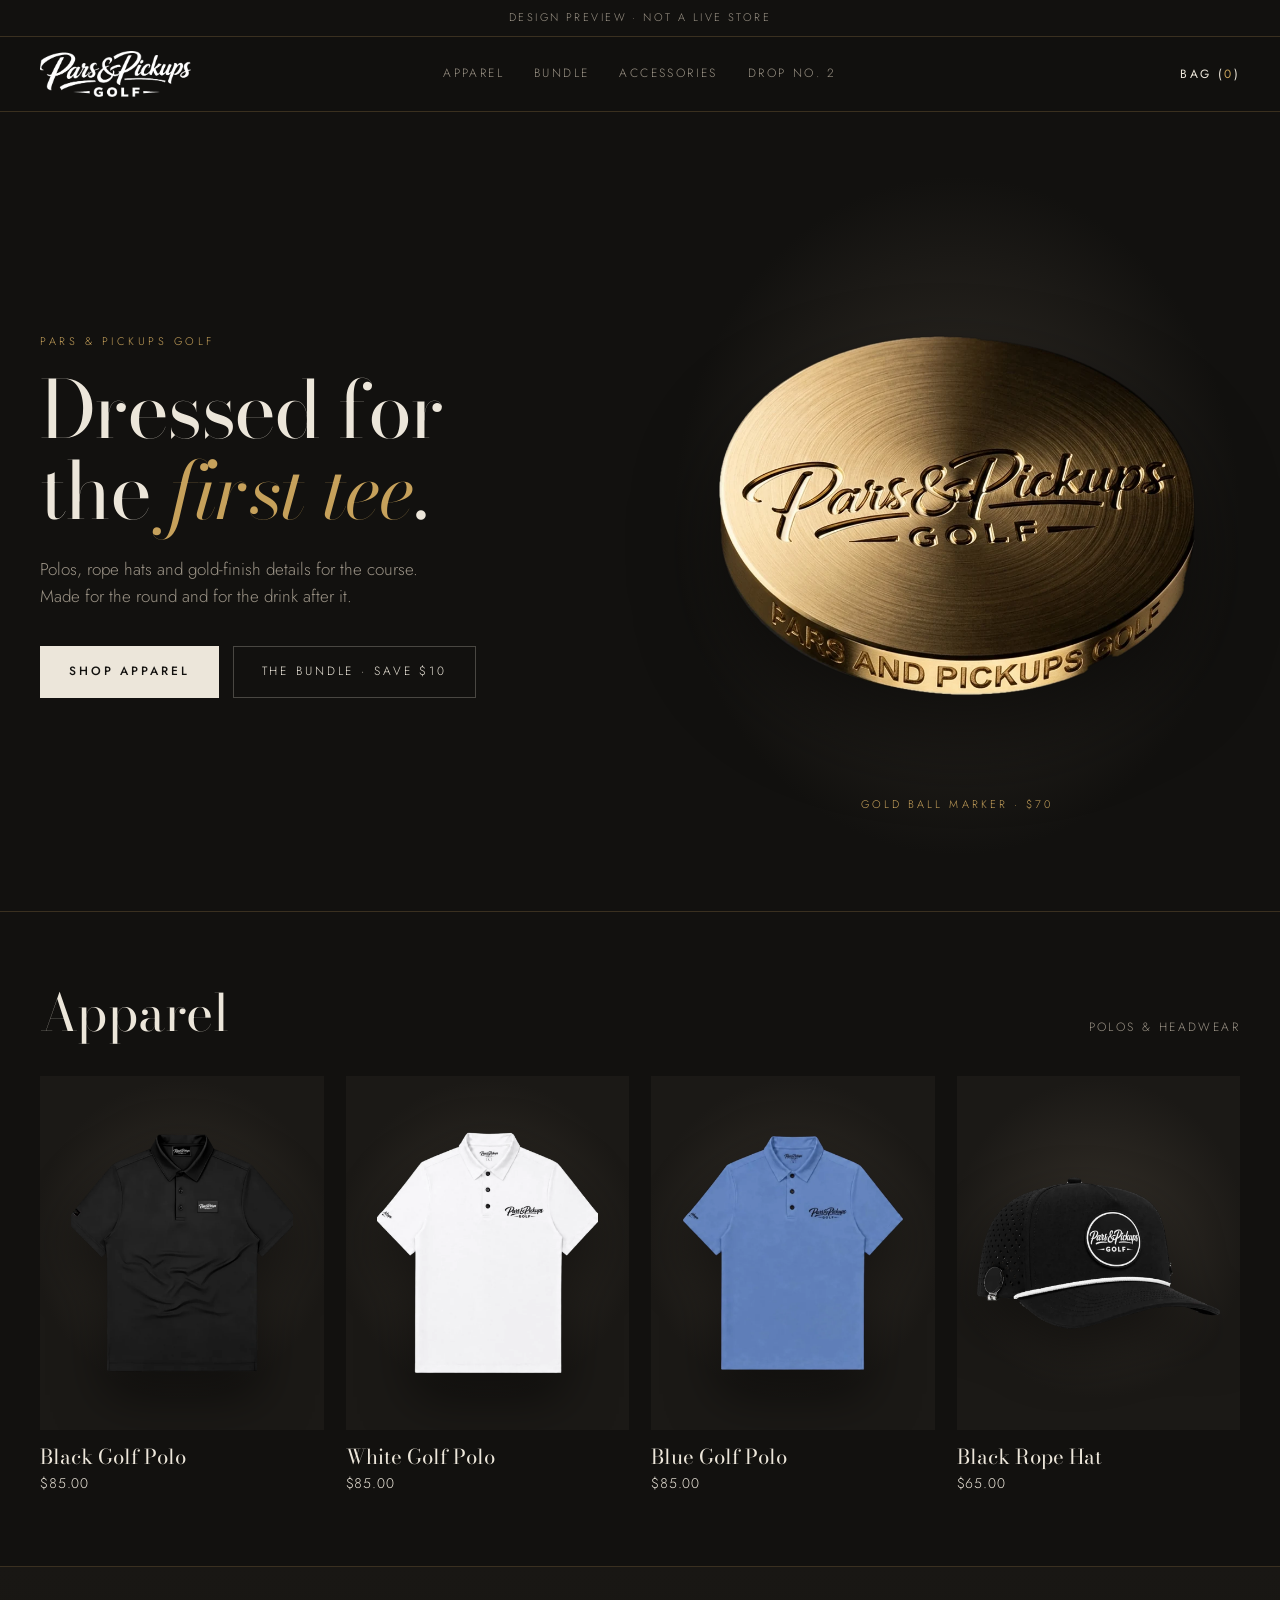
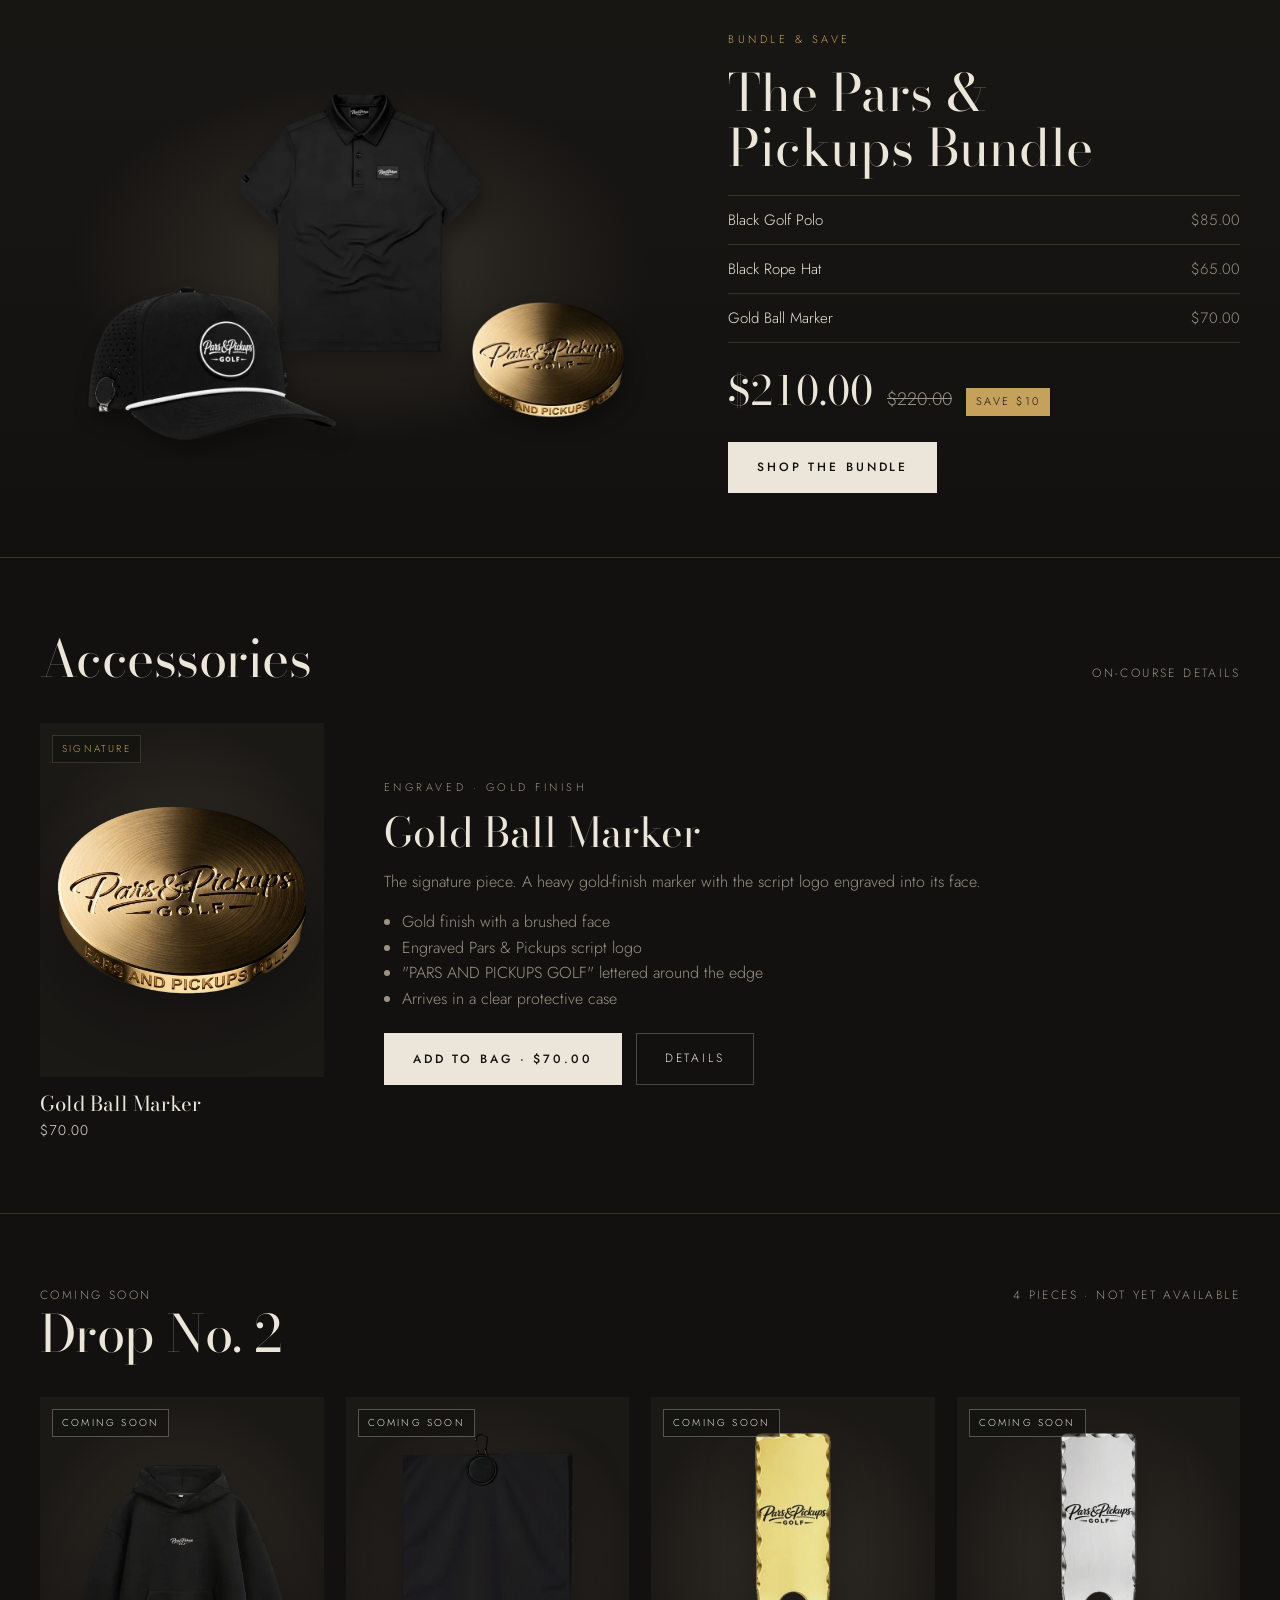
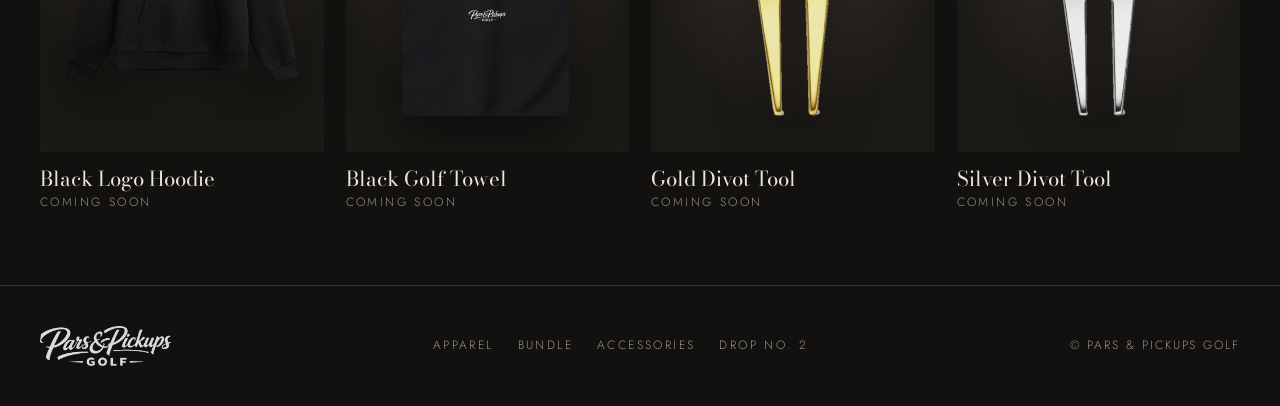
==== projects/pars-and-pickups-preview/share/index.html @ 45ccd49b "Add standalone shareable build of the store preview Co-Authored-By: Claude Opus 5.5 <noreply@anthrop" ====
<!doctype html>
<html lang="en">
<head>
<meta charset="utf-8">
<meta name="viewport" content="width=device-width, initial-scale=1, viewport-fit=cover">
<style>:root{padding-top:env(safe-area-inset-top,0px);padding-bottom:env(safe-area-inset-bottom,0px)}body{margin:0}img{max-width:100%}[hidden]{display:none!important}</style>
</head>
<body>
<title>Pars &amp; Pickups Golf</title>
<meta name="claude:viewport-fit-sides" content="cover">
<link rel="preconnect" href="https://fonts.googleapis.com">
<link rel="preconnect" href="https://fonts.gstatic.com" crossorigin>
<link rel="stylesheet" href="https://fonts.googleapis.com/css2?family=Bodoni+Moda:ital,opsz,wght@0,6..96,400;0,6..96,500;1,6..96,400&family=Jost:wght@300;400;500&display=swap">
<style>
/* Layout: clubhouse-dark storefront. Gold accent pulled from the ball marker; every product sits on an identical 4:5 spotlit tile. */
:root {
  --ink: #12110f;
  --raise: #191714;
  --tile: #1b1916;
  --spot: #37322b;
  --ivory: #ece6da;
  --muted: #9b9386;
  --gold: #c6a15b;
  --line: rgba(198, 161, 91, 0.22);
  --display: "Bodoni Moda", "Didot", "Bodoni 72", Georgia, serif;
  --body: "Jost", "Futura", "Avenir Next", system-ui, sans-serif;
  color-scheme: dark;
}
* { box-sizing: border-box; }
html { scroll-behavior: smooth; }
@media (prefers-reduced-motion: reduce) { html { scroll-behavior: auto; } }
body { background: var(--ink); color: var(--ivory); font-family: var(--body); font-weight: 300; font-size: 16px; line-height: 1.6; }
body.locked { overflow: hidden; }
body::before { content: ""; position: fixed; inset: 0 0 auto; height: env(safe-area-inset-top, 0px); z-index: 10; background: var(--ink); }
.wrap { max-width: 1320px; margin: 0 auto; padding-left: max(16px, env(safe-area-inset-left, 0px)); padding-right: max(16px, env(safe-area-inset-right, 0px)); }
@media (min-width: 720px) { .wrap { padding-left: max(40px, env(safe-area-inset-left, 0px)); padding-right: max(40px, env(safe-area-inset-right, 0px)); } }
a { color: inherit; text-decoration: none; }
button { font-family: inherit; color: inherit; }
:focus-visible { outline: 1px solid var(--gold); outline-offset: 4px; }
.eyebrow { font-size: 11px; letter-spacing: .32em; text-transform: uppercase; color: var(--gold); margin: 0; }

/* Preview + header */
.preview-bar { border-bottom: 1px solid var(--line); font-size: 11px; letter-spacing: .22em; text-transform: uppercase; color: var(--muted); text-align: center; }
.preview-bar .wrap { padding-block: 9px; }
header { position: sticky; top: env(safe-area-inset-top, 0px); z-index: 6; background: color-mix(in srgb, var(--ink) 90%, transparent); backdrop-filter: blur(10px); border-bottom: 1px solid var(--line); }
header .wrap { display: grid; grid-template-columns: 1fr auto 1fr; align-items: center; gap: 16px; padding-block: 14px; }
.logo img { height: 46px; width: auto; display: block; }
nav { display: flex; gap: 30px; font-size: 12px; letter-spacing: .2em; text-transform: uppercase; }
nav a { color: var(--muted); transition: color .2s; }
nav a:hover { color: var(--ivory); }
.bag-btn { justify-self: end; font-size: 12px; letter-spacing: .2em; text-transform: uppercase; background: none; border: 0; cursor: pointer; padding: 8px 0; }
.bag-btn em { font-style: normal; color: var(--gold); }
@media (max-width: 760px) { header .wrap { grid-template-columns: 1fr auto; } nav { display: none; } .logo img { height: 38px; } }

/* Hero */
.hero .wrap { display: grid; grid-template-columns: 1.05fr 1fr; align-items: center; gap: 40px; padding-block: 64px 56px; }
.hero h1 { font-family: var(--display); font-weight: 400; font-size: clamp(44px, 6.2vw, 92px); line-height: 1.02; letter-spacing: -.02em; margin: 20px 0 24px; text-wrap: balance; }
.hero h1 i { color: var(--gold); }
.hero p.lede { color: var(--muted); max-width: 42ch; margin: 0 0 36px; font-size: 17px; }
.ctas { display: flex; gap: 14px; flex-wrap: wrap; }
.btn { display: inline-flex; justify-content: center; align-items: center; gap: 12px; border: 1px solid var(--gold); background: none; color: var(--ivory); padding: 15px 28px; font-size: 12px; letter-spacing: .24em; text-transform: uppercase; cursor: pointer; transition: background .25s, color .25s, border-color .25s; }
.btn:hover { background: var(--gold); color: var(--ink); }
.btn.solid { background: var(--ivory); border-color: var(--ivory); color: var(--ink); font-weight: 500; }
.btn.solid:hover { background: var(--gold); border-color: var(--gold); }
.btn.ghost { border-color: rgba(236,230,218,.25); }
.btn[disabled] { cursor: not-allowed; opacity: .55; background: none; color: var(--muted); border-color: rgba(236,230,218,.2); }
.hero-art { position: relative; aspect-ratio: 1; max-width: 100%; margin: 0; background: radial-gradient(closest-side, var(--spot), transparent); display: grid; place-items: center; }
.hero-art img { width: 96%; filter: drop-shadow(0 40px 40px rgba(0,0,0,.55)); animation: float 7s ease-in-out infinite; }
.hero-art figcaption { position: absolute; bottom: 6%; left: 0; right: 0; text-align: center; font-size: 11px; letter-spacing: .28em; text-transform: uppercase; color: var(--muted); }
.hero-art figcaption a { color: var(--gold); }
@keyframes float { 50% { transform: translateY(-12px) rotate(-1deg); } }
@media (prefers-reduced-motion: reduce) { .hero-art img { animation: none; } }
@media (max-width: 760px) { .hero .wrap { grid-template-columns: 1fr; padding-block: 28px 24px; gap: 0; } .hero-art { order: -1; max-width: 400px; margin: 0 auto; width: 100%; } }

/* Sections + grid */
.section .wrap { padding-block: 72px; }
.rule { border-top: 1px solid var(--line); }
.sec-head { display: flex; justify-content: space-between; align-items: baseline; gap: 16px; flex-wrap: wrap; margin-bottom: 36px; }
.sec-head h2 { font-family: var(--display); font-weight: 400; font-size: clamp(34px, 4vw, 54px); margin: 0; letter-spacing: -.01em; line-height: 1.1; }
.sec-head p { margin: 0; color: var(--muted); font-size: 12px; letter-spacing: .2em; text-transform: uppercase; }
.grid { display: grid; grid-template-columns: repeat(4, minmax(0, 1fr)); gap: 40px 22px; }
@media (max-width: 1000px) { .grid { grid-template-columns: repeat(2, minmax(0, 1fr)); gap: 32px 14px; } }

.card { display: flex; flex-direction: column; gap: 14px; min-width: 0; }
.tile { position: relative; display: block; aspect-ratio: 4 / 5; max-width: 100%; background: radial-gradient(ellipse 70% 60% at 50% 46%, var(--spot), var(--tile) 75%); overflow: hidden; }
.tile img { position: absolute; inset: 0; width: 100%; height: 100%; object-fit: contain; filter: drop-shadow(0 24px 26px rgba(0,0,0,.5)); transition: transform .6s cubic-bezier(.2,.7,.2,1); }
.card:hover .tile img { transform: scale(1.04); }
.tag { position: absolute; top: 12px; left: 12px; z-index: 1; font-size: 10px; letter-spacing: .22em; text-transform: uppercase; color: var(--gold); border: 1px solid var(--line); padding: 5px 9px; background: color-mix(in srgb, var(--ink) 65%, transparent); }
.tag.soon { color: var(--ivory); border-color: rgba(236,230,218,.3); }
.card .view { position: absolute; left: 12px; right: 12px; bottom: 12px; padding: 12px; text-align: center; background: var(--ivory); color: var(--ink); font-size: 11px; font-weight: 500; letter-spacing: .24em; text-transform: uppercase; opacity: 0; transform: translateY(8px); transition: opacity .25s, transform .25s; }
.card:hover .view { opacity: 1; transform: none; }
@media (hover: none) { .card .view { display: none; } }
.meta { display: flex; flex-direction: column; gap: 2px; }
.meta h3 { font-family: var(--display); font-weight: 400; font-size: clamp(17px, 1.6vw, 21px); margin: 0; line-height: 1.25; }
.meta .price { font-size: 14px; letter-spacing: .06em; font-variant-numeric: tabular-nums; color: var(--ivory); }
.meta .price.soon { color: var(--muted); font-size: 12px; letter-spacing: .2em; text-transform: uppercase; }
.dots { display: flex; gap: 7px; margin-top: 4px; }
.dots i { width: 10px; height: 10px; border-radius: 50%; border: 1px solid rgba(236,230,218,.35); }

/* Accessories feature: tile keeps the same size as one grid card */
.feature-copy { grid-column: span 3; align-self: center; display: flex; flex-direction: column; gap: 14px; padding-left: clamp(0px, 3vw, 40px); max-width: 640px; }
.feature-copy h3 { font-family: var(--display); font-weight: 400; font-size: clamp(30px, 3.2vw, 44px); line-height: 1.1; margin: 0; }
.feature-copy p { margin: 0; color: var(--muted); }
.feature-copy ul { margin: 0 0 8px; padding-left: 18px; color: var(--muted); }
@media (max-width: 1000px) { .feature-copy { grid-column: span 1; padding-left: 0; } }
@media (max-width: 560px) { .grid.feature { grid-template-columns: 1fr; } .grid.feature .card { max-width: 340px; } }
.drop .tile img { opacity: .92; }

/* Bundle band */
.bundle-band { background: linear-gradient(180deg, var(--raise), var(--ink)); border-block: 1px solid var(--line); }
.bundle-band .wrap { display: grid; grid-template-columns: 1.25fr 1fr; gap: 48px; align-items: center; padding-block: 64px; }
.bundle-band .art { position: relative; aspect-ratio: 16 / 10; max-width: 100%; background: radial-gradient(ellipse 60% 60% at 50% 50%, var(--spot), transparent 75%); }
.bundle-band .art img { position: absolute; inset: 0; width: 100%; height: 100%; object-fit: contain; }
.bundle-band h2 { font-family: var(--display); font-weight: 400; font-size: clamp(34px, 4vw, 54px); line-height: 1.08; margin: 16px 0 20px; text-wrap: balance; }
.includes { list-style: none; margin: 0 0 28px; padding: 0; border-top: 1px solid var(--line); }
.includes li { display: flex; justify-content: space-between; gap: 16px; padding: 12px 0; border-bottom: 1px solid var(--line); font-size: 15px; }
.includes li span:last-child { color: var(--muted); font-variant-numeric: tabular-nums; }
.price-row { display: flex; align-items: baseline; gap: 14px; flex-wrap: wrap; margin-bottom: 26px; }
.price-row b { font-family: var(--display); font-weight: 400; font-size: 40px; line-height: 1; font-variant-numeric: tabular-nums; }
.price-row s { color: var(--muted); font-size: 18px; }
.save { font-size: 11px; letter-spacing: .22em; text-transform: uppercase; color: var(--ink); background: var(--gold); padding: 5px 10px; }
@media (max-width: 860px) { .bundle-band .wrap { grid-template-columns: 1fr; gap: 16px; padding-block: 48px; } }

/* Product page */
.crumbs { font-size: 11px; letter-spacing: .22em; text-transform: uppercase; color: var(--muted); display: flex; gap: 10px; flex-wrap: wrap; padding-block: 28px 0; }
.crumbs a:hover { color: var(--ivory); }
.pdp { display: grid; grid-template-columns: minmax(0, 1.1fr) minmax(0, 1fr); gap: 56px; padding-block: 24px 72px; align-items: start; }
.pdp .tile { position: sticky; top: calc(env(safe-area-inset-top, 0px) + 96px); }
.pdp .tile img { filter: drop-shadow(0 34px 34px rgba(0,0,0,.55)); }
.info { display: flex; flex-direction: column; gap: 26px; min-width: 0; padding-top: 12px; }
.info h1 { font-family: var(--display); font-weight: 400; font-size: clamp(34px, 3.6vw, 52px); line-height: 1.08; margin: 10px 0 0; letter-spacing: -.01em; text-wrap: balance; }
.info .p-price { display: flex; align-items: baseline; gap: 12px; flex-wrap: wrap; font-size: 22px; font-variant-numeric: tabular-nums; }
.info .p-price s { color: var(--muted); font-size: 16px; }
.info .blurb { color: var(--muted); margin: 0; max-width: 52ch; }
.opt-label { font-size: 11px; letter-spacing: .24em; text-transform: uppercase; color: var(--muted); margin-bottom: 12px; display: flex; gap: 10px; }
.opt-label b { color: var(--ivory); font-weight: 400; }
.swatches { display: flex; gap: 14px; flex-wrap: wrap; }
.swatches a, .swatches button { width: 30px; height: 30px; border-radius: 50%; border: 1px solid rgba(236,230,218,.35); padding: 0; cursor: pointer; box-shadow: 0 0 0 4px var(--ink); transition: box-shadow .2s; }
.swatches [aria-current="true"], .swatches [aria-pressed="true"] { box-shadow: 0 0 0 4px var(--ink), 0 0 0 5px var(--gold); }
.sizes { display: grid; grid-template-columns: repeat(5, minmax(0, 1fr)); gap: 8px; max-width: 420px; }
.sizes button { padding: 12px 0; background: none; border: 1px solid rgba(236,230,218,.22); cursor: pointer; font-size: 13px; letter-spacing: .12em; transition: border-color .2s, background .2s, color .2s; }
.sizes button:hover { border-color: var(--ivory); }
.sizes button[aria-pressed="true"] { background: var(--ivory); color: var(--ink); border-color: var(--ivory); }
.buy { display: grid; grid-template-columns: auto 1fr; gap: 12px; max-width: 520px; }
.qty { display: flex; align-items: center; border: 1px solid rgba(236,230,218,.22); }
.qty button { width: 42px; height: 100%; min-height: 48px; background: none; border: 0; cursor: pointer; font-size: 18px; }
.qty output { width: 30px; text-align: center; font-variant-numeric: tabular-nums; }
.hint { font-size: 13px; color: var(--gold); min-height: 1.4em; margin: -14px 0 0; }
details { border-top: 1px solid var(--line); max-width: 520px; }
details:last-of-type { border-bottom: 1px solid var(--line); }
summary { list-style: none; cursor: pointer; display: flex; justify-content: space-between; padding: 16px 0; font-size: 12px; letter-spacing: .24em; text-transform: uppercase; }
summary::-webkit-details-marker { display: none; }
summary::after { content: "+"; color: var(--gold); font-size: 16px; line-height: 1; }
details[open] summary::after { content: "–"; }
details ul { margin: 0 0 18px; padding-left: 18px; color: var(--muted); }
details li { margin-bottom: 4px; }
details p { margin: 0 0 18px; color: var(--muted); }
.upsell { display: flex; gap: 16px; align-items: center; border: 1px solid var(--line); padding: 14px; max-width: 520px; }
.upsell img { width: 84px; height: 84px; object-fit: contain; background: var(--tile); flex: none; }
.upsell div { display: flex; flex-direction: column; gap: 2px; font-size: 14px; min-width: 0; }
.upsell b { font-family: var(--display); font-weight: 400; font-size: 18px; }
.upsell span { color: var(--muted); }
.upsell a { color: var(--gold); font-size: 11px; letter-spacing: .22em; text-transform: uppercase; margin-top: 4px; }
@media (max-width: 860px) { .pdp { grid-template-columns: 1fr; gap: 20px; padding-top: 12px; } .pdp .tile { position: relative; top: 0; } }

/* Footer */
footer { border-top: 1px solid var(--line); color: var(--muted); }
footer .wrap { display: flex; justify-content: space-between; align-items: center; flex-wrap: wrap; gap: 20px; padding-block: 40px; font-size: 12px; letter-spacing: .16em; text-transform: uppercase; }
footer img { height: 40px; width: auto; opacity: .85; }
footer nav { display: flex; flex-wrap: wrap; gap: 8px 24px; }

/* Bag drawer */
.scrim { position: fixed; inset: 0; background: rgba(0,0,0,.55); z-index: 30; opacity: 0; transition: opacity .3s; }
.scrim.open { opacity: 1; }
.drawer { position: fixed; top: 0; right: 0; bottom: 0; width: min(420px, 100%); z-index: 31; background: var(--raise); border-left: 1px solid var(--line); display: flex; flex-direction: column; transform: translateX(100%); transition: transform .35s cubic-bezier(.2,.7,.2,1); padding-top: env(safe-area-inset-top, 0px); padding-bottom: env(safe-area-inset-bottom, 0px); padding-right: env(safe-area-inset-right, 0px); }
.drawer.open { transform: none; }
.drawer-head { display: flex; justify-content: space-between; align-items: center; padding: 22px 24px; border-bottom: 1px solid var(--line); }
.drawer-head h2 { font-family: var(--display); font-weight: 400; font-size: 26px; margin: 0; }
.drawer-head button { background: none; border: 0; cursor: pointer; font-size: 12px; letter-spacing: .2em; text-transform: uppercase; color: var(--muted); }
.lines { flex: 1; overflow-y: auto; padding: 8px 24px; }
.line { display: grid; grid-template-columns: 76px 1fr auto; gap: 14px; align-items: center; padding: 14px 0; border-bottom: 1px solid var(--line); }
.line img { width: 76px; height: 95px; object-fit: contain; background: var(--tile); }
.line b { font-family: var(--display); font-weight: 400; font-size: 17px; display: block; line-height: 1.2; }
.line small { color: var(--muted); font-size: 12px; letter-spacing: .08em; }
.line .lq { display: flex; align-items: center; gap: 10px; margin-top: 6px; font-variant-numeric: tabular-nums; }
.line .lq button { width: 24px; height: 24px; background: none; border: 1px solid rgba(236,230,218,.22); cursor: pointer; line-height: 1; }
.line .amt { font-variant-numeric: tabular-nums; align-self: start; padding-top: 4px; }
.empty { color: var(--muted); padding: 32px 0; display: flex; flex-direction: column; gap: 18px; align-items: flex-start; }
.drawer-foot { padding: 20px 24px 24px; border-top: 1px solid var(--line); display: flex; flex-direction: column; gap: 12px; }
.subtotal { display: flex; justify-content: space-between; font-size: 15px; font-variant-numeric: tabular-nums; }
.drawer-foot small { color: var(--muted); font-size: 12px; }

.toast { position: fixed; left: 50%; bottom: calc(24px + env(safe-area-inset-bottom, 0px)); transform: translate(-50%, 20px); background: var(--ivory); color: var(--ink); padding: 12px 22px; font-size: 12px; letter-spacing: .18em; text-transform: uppercase; opacity: 0; pointer-events: none; transition: opacity .25s, transform .25s; z-index: 40; max-width: calc(100% - 32px); text-align: center; }
.toast.show { opacity: 1; transform: translate(-50%, 0); }
</style>

<div class="preview-bar"><div class="wrap">Design preview · not a live store</div></div>

<header>
  <div class="wrap">
    <a class="logo" href="#home" aria-label="Pars and Pickups Golf, home"><img src="img/logo.png" alt="Pars &amp; Pickups Golf"></a>
    <nav aria-label="Shop"><a href="#apparel">Apparel</a><a href="#bundle">Bundle</a><a href="#accessories">Accessories</a><a href="#drop-2">Drop No. 2</a></nav>
    <button class="bag-btn" id="bag-btn" type="button" aria-controls="drawer">Bag (<em id="bag-count">0</em>)</button>
  </div>
</header>

<main id="view"></main>

<footer>
  <div class="wrap">
    <img src="img/logo.png" alt="Pars &amp; Pickups Golf">
    <nav aria-label="Footer"><a href="#apparel">Apparel</a><a href="#bundle">Bundle</a><a href="#accessories">Accessories</a><a href="#drop-2">Drop No. 2</a></nav>
    <span>© Pars &amp; Pickups Golf</span>
  </div>
</footer>

<div class="scrim" id="scrim" hidden></div>
<aside class="drawer" id="drawer" aria-label="Your bag" aria-hidden="true">
  <div class="drawer-head"><h2>Your Bag</h2><button type="button" id="close-bag">Close</button></div>
  <div class="lines" id="lines"></div>
  <div class="drawer-foot" id="drawer-foot"></div>
</aside>
<div class="toast" id="toast" role="status" aria-live="polite"></div>

<script>
(function () {
  var POLO_SIZES = ['S', 'M', 'L', 'XL', 'XXL'];
  var P = {
    'black-polo': { name: 'Black Golf Polo', price: 85, cat: 'apparel', img: 'img/polo-black.webp?v=5', group: 'polo', color: 'Black', hex: '#141414', sizes: POLO_SIZES,
      blurb: 'The everyday round polo in black, finished with a woven Pars & Pickups patch at the chest.',
      details: ['Woven Pars & Pickups patch at the chest', 'Script logo on the left sleeve', 'Three-button placket', 'Branded label inside the collar'] },
    'white-polo': { name: 'White Golf Polo', price: 85, cat: 'apparel', img: 'img/polo-white.webp?v=5', group: 'polo', color: 'White', hex: '#f4f2ee', sizes: POLO_SIZES,
      blurb: 'Clean white with the script logo stitched in black. Made for summer rounds.',
      details: ['Script logo at the chest', 'Script logo on the left sleeve', 'Three-button placket with black buttons', 'Branded label inside the collar'] },
    'blue-polo': { name: 'Blue Golf Polo', price: 85, cat: 'apparel', img: 'img/polo-blue.webp?v=5', group: 'polo', color: 'Blue', hex: '#6a8fcf', sizes: POLO_SIZES,
      blurb: 'A soft blue polo with the script logo in navy.',
      details: ['Script logo at the chest', 'Script logo on the left sleeve', 'Three-button placket', 'Branded label inside the collar'] },
    'black-hat': { name: 'Black Rope Hat', price: 65, cat: 'apparel', img: 'img/hat.webp?v=5',
      blurb: 'Black rope hat with the circle patch, perforated side panels and a ball marker clip built in.',
      details: ['Circular Pars & Pickups patch on the front', 'White rope across the front of the bill', 'Laser-perforated side panels', 'Magnetic ball marker clip on the side'] },
    'gold-ball-marker': { name: 'Gold Ball Marker', price: 70, cat: 'accessories', img: 'img/ball-marker.webp?v=5', tag: 'Signature',
      blurb: 'The signature piece. A heavy gold-finish marker with the script logo engraved into its face.',
      details: ['Gold finish with a brushed face', 'Engraved Pars & Pickups script logo', '"PARS AND PICKUPS GOLF" lettered around the edge', 'Arrives in a clear protective case'] },
    'bundle': { name: 'The Pars & Pickups Bundle', price: 210, compare: 220, cat: 'bundle', img: 'img/bundle.webp?v=5', tag: 'Save $10', sizes: POLO_SIZES, sizeLabel: 'Polo size',
      blurb: 'The full kit in one order: the Black Golf Polo, the Black Rope Hat and the Gold Ball Marker.',
      includes: ['black-polo', 'black-hat', 'gold-ball-marker'] },
    'black-hoodie': { name: 'Black Logo Hoodie', cat: 'drop', soon: true, img: 'img/hoodie.webp?v=5',
      blurb: 'A heavyweight black hoodie with a small script logo at the chest.',
      details: ['Small Pars & Pickups script logo at the chest', 'Lined hood', 'Front kangaroo pocket', 'Ribbed cuffs and hem'] },
    'golf-towel': { name: 'Black Golf Towel', cat: 'drop', soon: true, img: 'img/towel.webp?v=5',
      blurb: 'A black waffle-weave golf towel with the script logo and a clip for the bag.',
      details: ['Black waffle weave', 'Pars & Pickups script logo', 'Round leather-look tab with black carabiner clip'] },
    'divot-gold': { name: 'Gold Divot Tool', cat: 'drop', soon: true, img: 'img/divot-gold.webp?v=5',
      blurb: 'A polished gold divot tool with scalloped grip edges and the script logo.',
      details: ['Polished gold finish', 'Scalloped grip edges', 'Pars & Pickups script logo'] },
    'divot-silver': { name: 'Silver Divot Tool', cat: 'drop', soon: true, img: 'img/divot-silver.webp?v=5',
      blurb: 'A brushed silver divot tool with scalloped grip edges and the script logo.',
      details: ['Brushed silver finish', 'Scalloped grip edges', 'Pars & Pickups script logo'] }
  };
  var APPAREL = ['black-polo', 'white-polo', 'blue-polo', 'black-hat'];
  var DROP = ['black-hoodie', 'golf-towel', 'divot-gold', 'divot-silver'];
  var money = function (n) { return '$' + n.toFixed(2); };
  var esc = function (s) { return String(s).replace(/&/g, '&amp;').replace(/</g, '&lt;').replace(/"/g, '&quot;'); };
  var view = document.getElementById('view');

  function card(id) {
    var p = P[id];
    var tag = p.soon ? '<span class="tag soon">Coming soon</span>' : (p.tag ? '<span class="tag">' + esc(p.tag) + '</span>' : '');
    var dots = p.variants ? '<span class="dots">' + p.variants.map(function (v) { return '<i style="background:' + v.hex + '"></i>'; }).join('') + '</span>' : '';
    var price = p.soon ? '<span class="price soon">Coming soon</span>' : '<span class="price">' + money(p.price) + '</span>';
    return '<a class="card" href="#' + id + '"><span class="tile">' + tag + '<img src="' + p.img + '" alt="' + esc(p.name) + '" loading="lazy"><span class="view">' + (p.soon ? 'Preview' : 'View') + '</span></span>' +
      '<span class="meta"><h3>' + esc(p.name) + '</h3>' + price + dots + '</span></a>';
  }

  function home() {
    var b = P.bundle;
    return '' +
    '<section class="hero"><div class="wrap"><div>' +
      '<p class="eyebrow">Pars &amp; Pickups Golf</p>' +
      '<h1>Dressed for the <i>first tee</i>.</h1>' +
      '<p class="lede">Polos, rope hats and gold-finish details for the course. Made for the round and for the drink after it.</p>' +
      '<div class="ctas"><a class="btn solid" href="#apparel">Shop apparel</a><a class="btn ghost" href="#bundle">The bundle · Save $10</a></div>' +
    '</div><figure class="hero-art"><img src="img/ball-marker.webp?v=5" alt="Gold Pars and Pickups ball marker"><figcaption><a href="#gold-ball-marker">Gold Ball Marker · $70</a></figcaption></figure></div></section>' +

    '<section class="section rule" id="apparel"><div class="wrap"><div class="sec-head"><h2>Apparel</h2><p>Polos &amp; headwear</p></div>' +
      '<div class="grid">' + APPAREL.map(card).join('') + '</div></div></section>' +

    '<section class="bundle-band" id="bundle"><div class="wrap">' +
      '<a class="art" href="#bundle-detail" aria-label="View the bundle"><img src="img/bundle-wide.webp?v=5" alt="Black Golf Polo, Black Rope Hat and Gold Ball Marker together" loading="lazy"></a>' +
      '<div><p class="eyebrow">Bundle &amp; save</p><h2>The Pars &amp; Pickups Bundle</h2>' +
      '<ul class="includes">' + b.includes.map(function (i) { return '<li><span>' + esc(P[i].name) + '</span><span>' + money(P[i].price) + '</span></li>'; }).join('') + '</ul>' +
      '<div class="price-row"><b>' + money(b.price) + '</b><s>' + money(b.compare) + '</s><span class="save">Save $10</span></div>' +
      '<a class="btn solid" href="#bundle-detail">Shop the bundle</a></div>' +
    '</div></section>' +

    '<section class="section" id="accessories"><div class="wrap"><div class="sec-head"><h2>Accessories</h2><p>On-course details</p></div>' +
      '<div class="grid feature">' + card('gold-ball-marker') +
      '<div class="feature-copy"><p class="eyebrow">Engraved · Gold finish</p><h3>Gold Ball Marker</h3><p>' + esc(P['gold-ball-marker'].blurb) + '</p>' +
      '<ul>' + P['gold-ball-marker'].details.map(function (d) { return '<li>' + esc(d) + '</li>'; }).join('') + '</ul>' +
      '<div class="ctas"><button class="btn solid" type="button" id="quick-marker">Add to bag · $70.00</button><a class="btn ghost" href="#gold-ball-marker">Details</a></div></div>' +
      '</div></div></section>' +

    '<section class="section drop rule" id="drop-2"><div class="wrap"><div class="sec-head"><div><p class="eyebrow">Coming soon</p><h2>Drop No. 2</h2></div><p>4 pieces · Not yet available</p></div>' +
      '<div class="grid">' + DROP.map(card).join('') + '</div></div></section>';
  }

  function product(id) {
    var p = P[id], s = { size: null, qty: 1, variant: 0 };
    var catName = { apparel: 'Apparel', bundle: 'Bundle', accessories: 'Accessories', drop: 'Drop No. 2' }[p.cat];
    var catHash = p.cat === 'drop' ? 'drop-2' : p.cat;
    var priceHtml = p.soon ? '<span style="color:var(--muted);letter-spacing:.2em;font-size:13px;text-transform:uppercase">Coming soon</span>'
      : money(p.price) + (p.compare ? ' <s>' + money(p.compare) + '</s> <span class="save">Save $' + (p.compare - p.price) + '</span>' : '');
    var opts = '';
    if (p.group) {
      opts += '<div><div class="opt-label">Color <b>' + p.color + '</b></div><div class="swatches">' +
        Object.keys(P).filter(function (k) { return P[k].group === p.group; }).map(function (k) {
          return '<a href="#' + k + '" style="background:' + P[k].hex + '" aria-label="' + P[k].color + '" aria-current="' + (k === id) + '"></a>';
        }).join('') + '</div></div>';
    }
    if (p.variants) {
      opts += '<div><div class="opt-label">Finish <b id="vlabel">' + p.variants[0].label + '</b></div><div class="swatches">' +
        p.variants.map(function (v, i) { return '<button type="button" data-v="' + i + '" style="background:' + v.hex + '" aria-label="' + v.label + '" aria-pressed="' + (i === 0) + '"></button>'; }).join('') + '</div></div>';
    }
    if (p.sizes) {
      opts += '<div><div class="opt-label">' + (p.sizeLabel || 'Size') + ' <b id="slabel">Select</b></div><div class="sizes">' +
        p.sizes.map(function (z) { return '<button type="button" data-size="' + z + '" aria-pressed="false">' + z + '</button>'; }).join('') + '</div></div>';
    } else if (!p.soon && p.cat === 'apparel') {
      opts += '<div><div class="opt-label">Size <b>One size</b></div></div>';
    }
    var buy = p.soon
      ? '<button class="btn" type="button" disabled>Coming soon</button>'
      : '<div class="buy"><div class="qty"><button type="button" id="minus" aria-label="Decrease quantity">−</button><output id="qty">1</output><button type="button" id="plus" aria-label="Increase quantity">+</button></div><button class="btn solid" type="button" id="add">Add to bag · ' + money(p.price) + '</button></div><p class="hint" id="hint"></p>';
    var info = '';
    if (p.includes) {
      info += '<details open><summary>What\'s included</summary><ul>' + p.includes.map(function (i) { return '<li>' + esc(P[i].name) + ' (' + money(P[i].price) + ' on its own)</li>'; }).join('') + '</ul></details>';
    } else {
      info += '<details open><summary>Details</summary><ul>' + p.details.map(function (d) { return '<li>' + esc(d) + '</li>'; }).join('') + '</ul>' + (p.note ? '<p>' + esc(p.note) + '</p>' : '') + '</details>';
    }
    info += '<details><summary>Shipping &amp; returns</summary><p>Shipping rates and the return policy are shown at checkout on the live store.</p></details>';
    var upsell = (!p.includes && (p.group === 'polo' || id === 'black-hat' || id === 'gold-ball-marker'))
      ? '<div class="upsell"><img src="img/bundle.webp?v=5" alt=""><div><b>Get the full kit</b><span>Polo, hat and marker for $210. Save $10.</span><a href="#bundle-detail">View the bundle →</a></div></div>' : '';
    var related = Object.keys(P).filter(function (k) { return k !== id && k !== 'bundle' && !P[k].soon; }).slice(0, 4);
    if (p.soon) related = DROP.filter(function (k) { return k !== id; }).concat(['gold-ball-marker']);

    view.innerHTML =
      '<div class="wrap"><div class="crumbs"><a href="#home">Shop</a><span>/</span><a href="#' + catHash + '">' + catName + '</a><span>/</span><span>' + esc(p.name) + '</span></div>' +
      '<div class="pdp"><div class="tile">' + (p.soon ? '<span class="tag soon">Coming soon</span>' : (p.tag ? '<span class="tag">' + esc(p.tag) + '</span>' : '')) + '<img id="pimg" src="' + p.img + '" alt="' + esc(p.name) + '"></div>' +
      '<div class="info"><div><p class="eyebrow">' + catName + '</p><h1>' + esc(p.name) + '</h1></div>' +
      '<div class="p-price">' + priceHtml + '</div><p class="blurb">' + esc(p.blurb) + '</p>' + opts + buy + upsell + '<div>' + info + '</div></div></div></div>' +
      '<section class="section rule"><div class="wrap"><div class="sec-head"><h2>You may also like</h2><p><a href="#home">Back to shop</a></p></div><div class="grid">' + related.map(card).join('') + '</div></div></section>';

    view.querySelectorAll('[data-size]').forEach(function (b) {
      b.addEventListener('click', function () {
        s.size = b.dataset.size;
        view.querySelectorAll('[data-size]').forEach(function (o) { o.setAttribute('aria-pressed', o === b); });
        document.getElementById('slabel').textContent = s.size;
        var h = document.getElementById('hint'); if (h) h.textContent = '';
      });
    });
    view.querySelectorAll('[data-v]').forEach(function (b) {
      b.addEventListener('click', function () {
        s.variant = +b.dataset.v; var v = p.variants[s.variant];
        view.querySelectorAll('[data-v]').forEach(function (o) { o.setAttribute('aria-pressed', o === b); });
        document.getElementById('pimg').src = v.img;
        document.getElementById('vlabel').textContent = v.label;
      });
    });
    var q = document.getElementById('qty');
    if (q) {
      document.getElementById('minus').onclick = function () { s.qty = Math.max(1, s.qty - 1); q.textContent = s.qty; };
      document.getElementById('plus').onclick = function () { s.qty = Math.min(9, s.qty + 1); q.textContent = s.qty; };
      document.getElementById('add').onclick = function () {
        if (p.sizes && !s.size) { document.getElementById('hint').textContent = 'Choose a ' + (p.sizeLabel || 'size').toLowerCase() + ' first.'; return; }
        addToBag(id, s.size, s.qty);
      };
    }
  }

  /* Bag */
  var bag = [];
  function addToBag(id, size, qty) {
    var key = id + '|' + (size || '');
    var line = bag.find(function (l) { return l.key === key; });
    if (line) line.qty += qty; else bag.push({ key: key, id: id, size: size, qty: qty });
    renderBag(); toast('Added to bag: ' + P[id].name + (size ? ' · ' + size : ''));
    openBag();
  }
  function renderBag() {
    var n = bag.reduce(function (a, l) { return a + l.qty; }, 0);
    document.getElementById('bag-count').textContent = n;
    var lines = document.getElementById('lines'), foot = document.getElementById('drawer-foot');
    if (!bag.length) {
      lines.innerHTML = '<div class="empty"><span>Your bag is empty.</span><a class="btn" href="#apparel" data-close>Shop apparel</a></div>';
      foot.innerHTML = '';
      return;
    }
    lines.innerHTML = bag.map(function (l, i) {
      var p = P[l.id];
      return '<div class="line"><img src="' + p.img + '" alt=""><div><b>' + esc(p.name) + '</b><small>' + (l.size ? (p.sizeLabel || 'Size') + ' ' + l.size : (p.cat === 'apparel' ? 'One size' : '')) + '</small>' +
        '<div class="lq"><button type="button" data-dec="' + i + '" aria-label="Remove one">−</button>' + l.qty + '<button type="button" data-inc="' + i + '" aria-label="Add one">+</button></div></div><span class="amt">' + money(p.price * l.qty) + '</span></div>';
    }).join('');
    var sub = bag.reduce(function (a, l) { return a + P[l.id].price * l.qty; }, 0);
    foot.innerHTML = '<div class="subtotal"><span>Subtotal</span><span>' + money(sub) + '</span></div><button class="btn solid" type="button" disabled>Checkout</button><small>Preview only. Checkout runs on the live store.</small>';
  }
  document.getElementById('lines').addEventListener('click', function (e) {
    var t = e.target;
    if (t.dataset.inc) { bag[+t.dataset.inc].qty++; renderBag(); }
    else if (t.dataset.dec) { var i = +t.dataset.dec; bag[i].qty--; if (!bag[i].qty) bag.splice(i, 1); renderBag(); }
    else if (t.closest('[data-close]')) closeBag();
  });
  var drawer = document.getElementById('drawer'), scrim = document.getElementById('scrim');
  function openBag() { scrim.hidden = false; requestAnimationFrame(function () { scrim.classList.add('open'); drawer.classList.add('open'); }); drawer.setAttribute('aria-hidden', 'false'); document.body.classList.add('locked'); document.getElementById('close-bag').focus(); }
  function closeBag() { scrim.classList.remove('open'); drawer.classList.remove('open'); drawer.setAttribute('aria-hidden', 'true'); document.body.classList.remove('locked'); setTimeout(function () { scrim.hidden = true; }, 300); }
  document.getElementById('bag-btn').onclick = openBag;
  document.getElementById('close-bag').onclick = closeBag;
  scrim.onclick = closeBag;
  document.addEventListener('keydown', function (e) { if (e.key === 'Escape') closeBag(); });

  var tt, toastEl = document.getElementById('toast');
  function toast(msg) { toastEl.textContent = msg; toastEl.classList.add('show'); clearTimeout(tt); tt = setTimeout(function () { toastEl.classList.remove('show'); }, 2000); }

  /* Routing: product ids open a product page; section names scroll on the home page */
  var onHome = false;
  function route() {
    var h = (location.hash || '').slice(1);
    if (h === 'bundle-detail') h = 'bundle-page';
    if (h === 'bundle-page') { onHome = false; product('bundle'); window.scrollTo(0, 0); return; }
    if (P[h] && h !== 'bundle') { onHome = false; product(h); window.scrollTo(0, 0); return; }
    if (!onHome) {
      view.innerHTML = home(); onHome = true;
      document.getElementById('quick-marker').onclick = function () { addToBag('gold-ball-marker', null, 1); };
    }
    var el = h && h !== 'home' ? document.getElementById(h) : null;
    if (el) el.scrollIntoView(); else window.scrollTo(0, 0);
  }
  window.addEventListener('hashchange', function () { closeBag(); route(); });
  renderBag();
  route();
})();
</script>

</body>
</html>
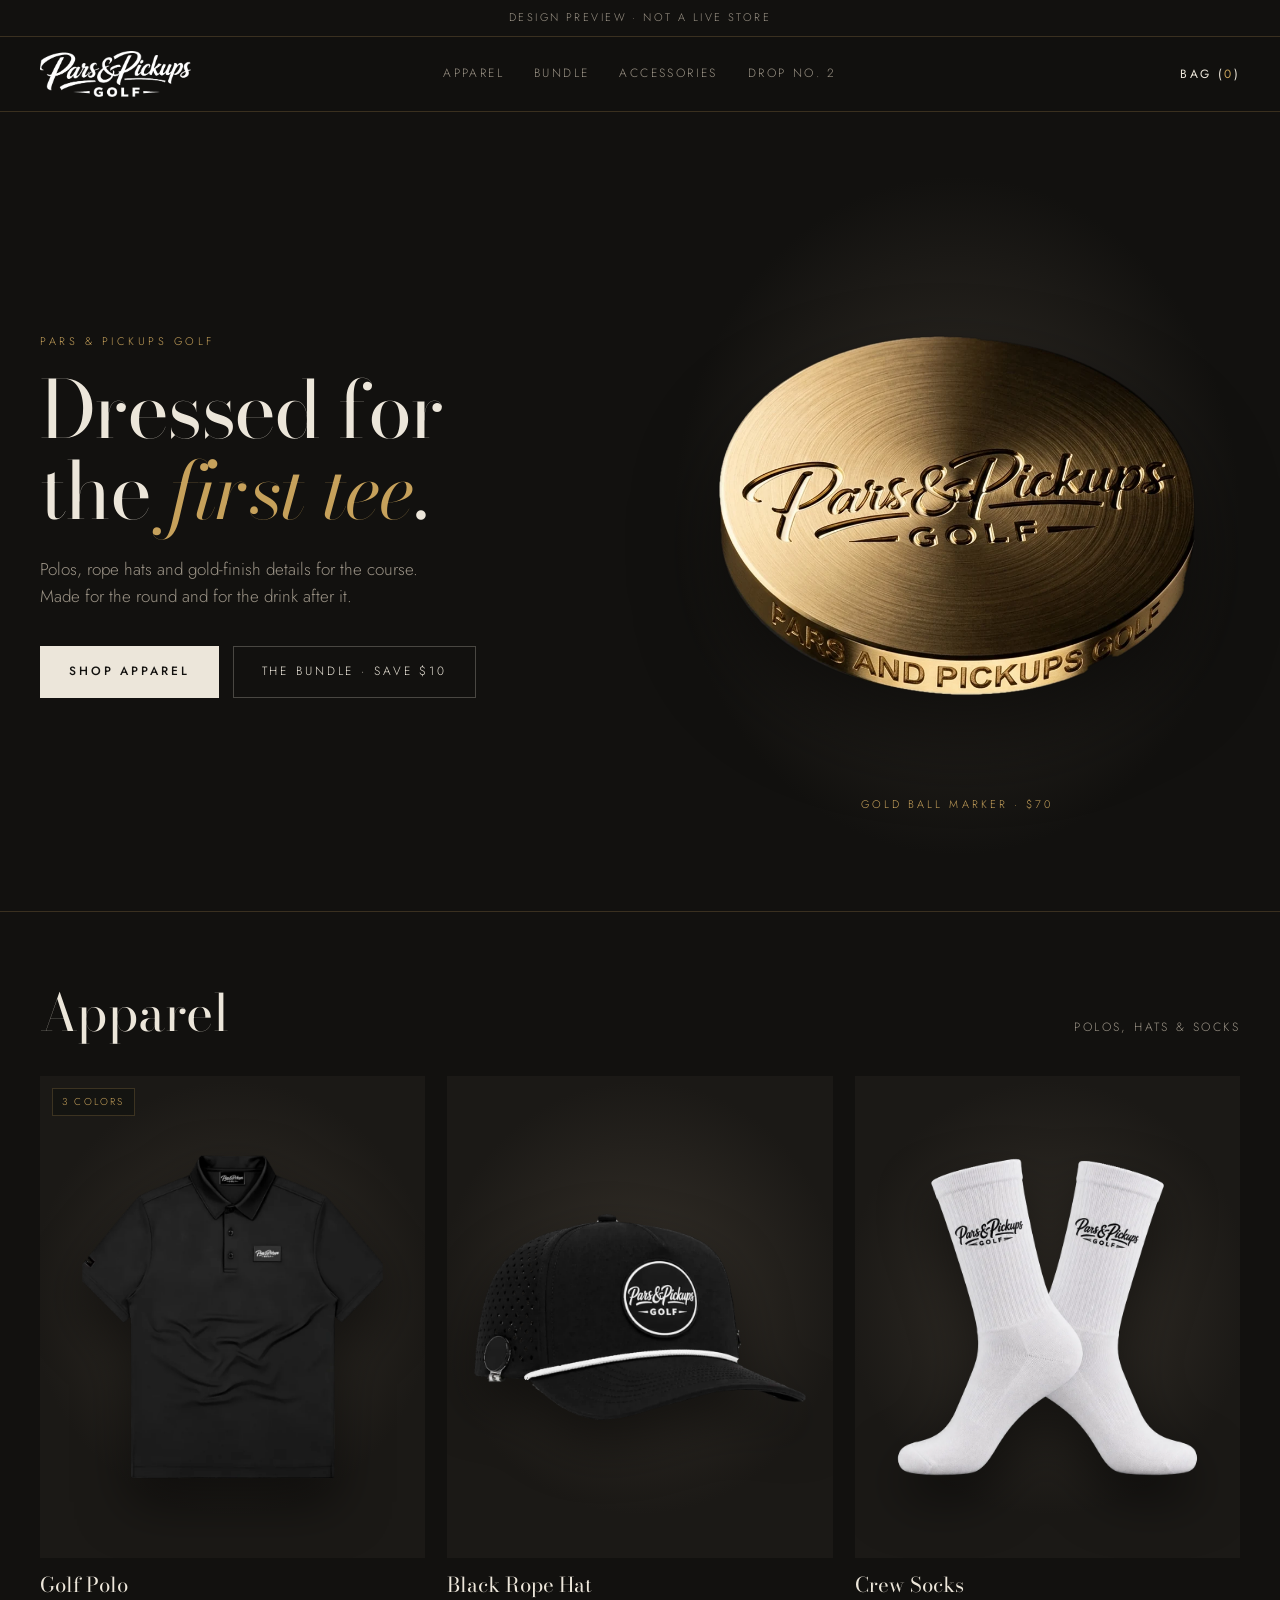
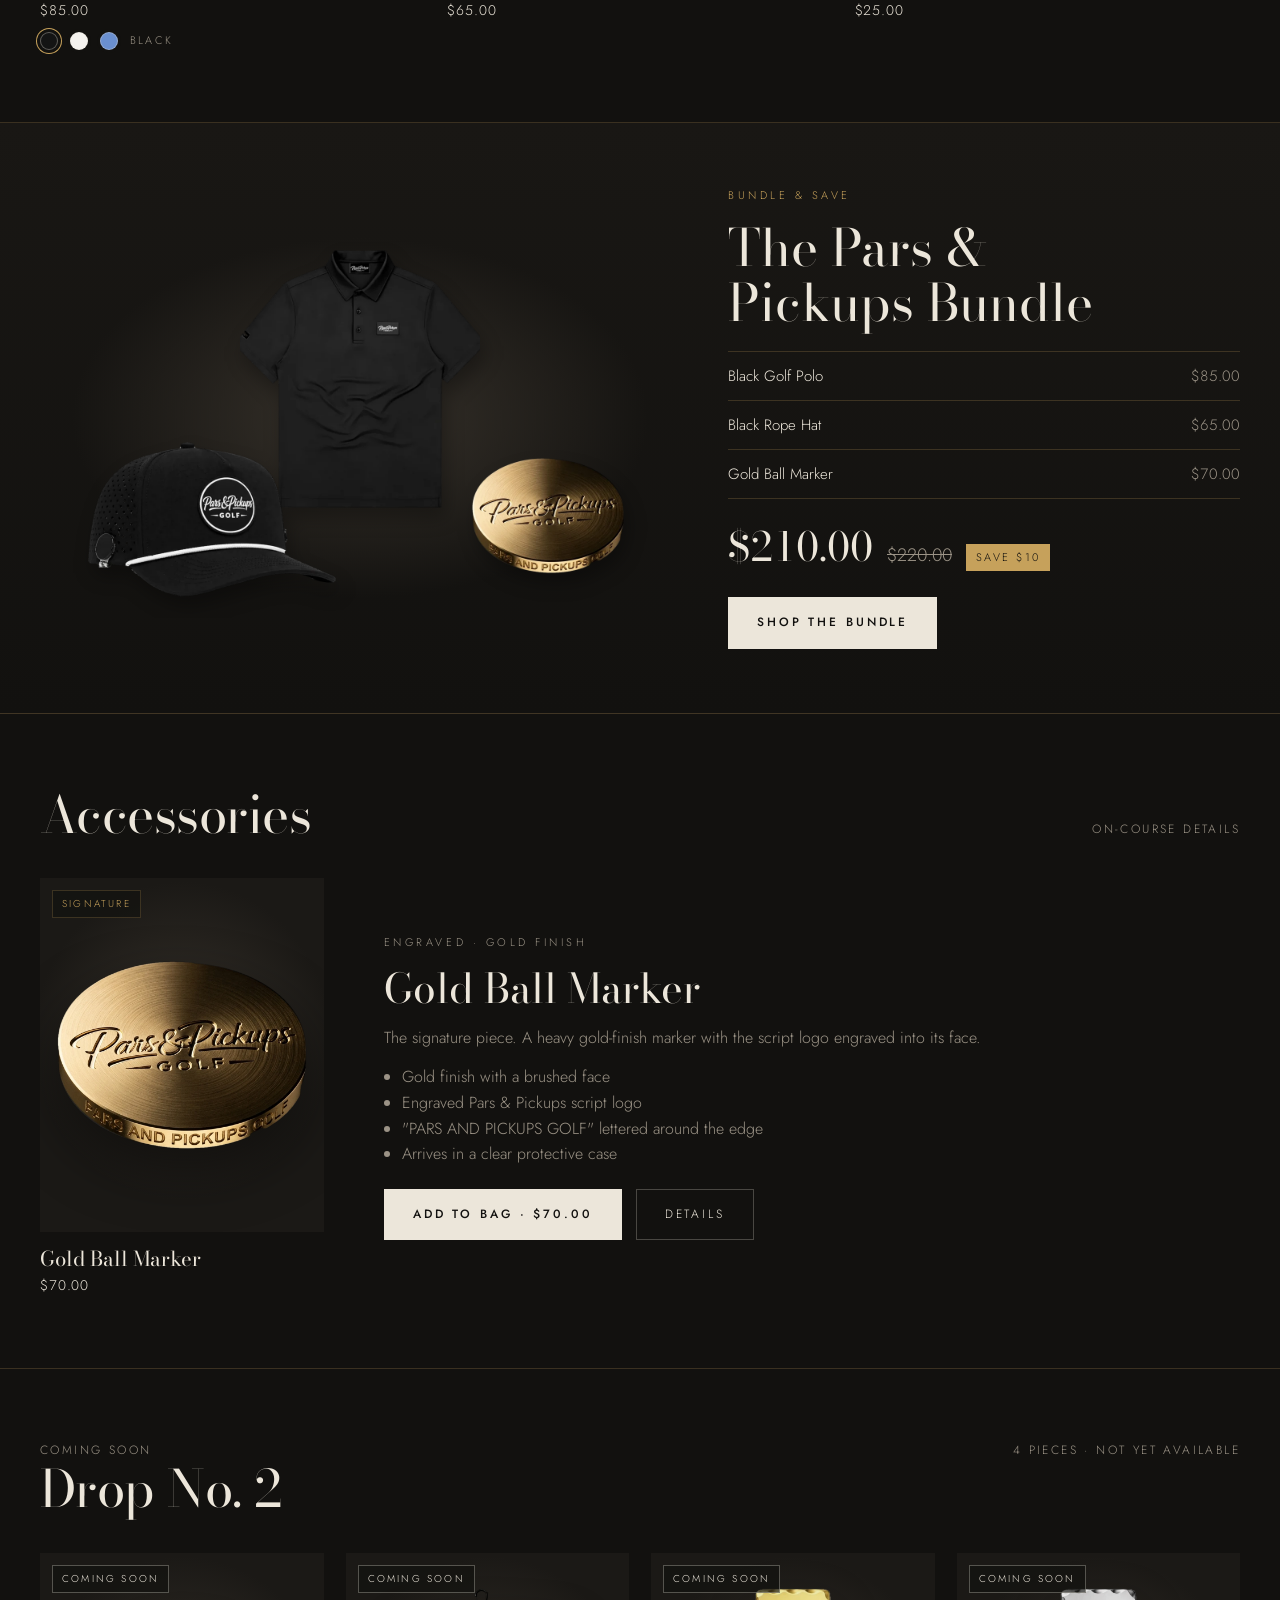
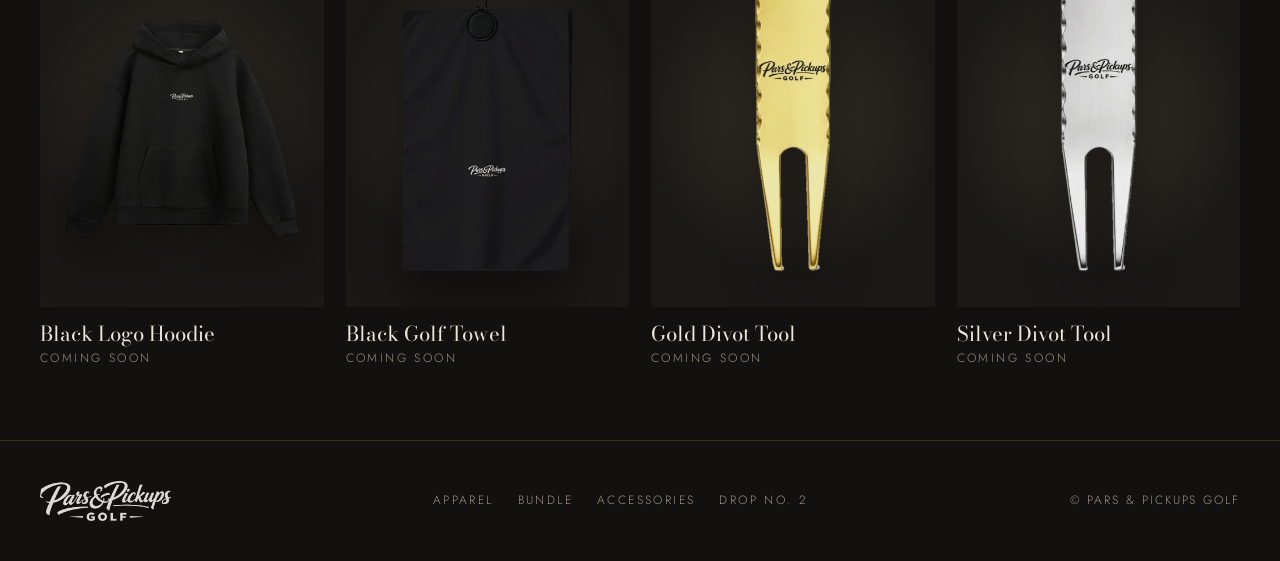
==== commit 464afb31: "Add Crew Socks ($25) to Apparel; combine polos into one color-switching card Co-Authored-By: Claude " ====
--- a/projects/pars-and-pickups-preview/share/index.html
+++ b/projects/pars-and-pickups-preview/share/index.html
@@ -2,6 +2,18 @@
 <html lang="en">
 <head>
 <meta charset="utf-8">
+<title>Pars &amp; Pickups Golf</title>
+<link rel="icon" href="favicon.ico" sizes="any">
+<link rel="icon" type="image/png" sizes="32x32" href="favicon-32.png">
+<link rel="icon" type="image/png" sizes="192x192" href="favicon-192.png">
+<link rel="apple-touch-icon" href="apple-touch-icon.png">
+<meta name="theme-color" content="#12110f">
+<meta name="description" content="Polos, rope hats and gold-finish golf accessories from Pars &amp; Pickups Golf.">
+<meta property="og:title" content="Pars &amp; Pickups Golf">
+<meta property="og:description" content="Polos, rope hats and gold-finish golf accessories.">
+<meta property="og:image" content="og-image.png">
+<meta property="og:type" content="website">
+<meta name="twitter:card" content="summary_large_image">
 <meta name="viewport" content="width=device-width, initial-scale=1, viewport-fit=cover">
 <style>:root{padding-top:env(safe-area-inset-top,0px);padding-bottom:env(safe-area-inset-bottom,0px)}body{margin:0}img{max-width:100%}[hidden]{display:none!important}</style>
 </head>
@@ -96,6 +108,13 @@
 .meta .price.soon { color: var(--muted); font-size: 12px; letter-spacing: .2em; text-transform: uppercase; }
 .dots { display: flex; gap: 7px; margin-top: 4px; }
 .dots i { width: 10px; height: 10px; border-radius: 50%; border: 1px solid rgba(236,230,218,.35); }
+.dots { align-items: center; gap: 12px; margin-top: 8px; }
+.dots button { width: 18px; height: 18px; border-radius: 50%; border: 1px solid rgba(236,230,218,.35); padding: 0; cursor: pointer; box-shadow: 0 0 0 3px var(--ink); transition: box-shadow .2s; }
+.dots button[aria-pressed="true"] { box-shadow: 0 0 0 3px var(--ink), 0 0 0 4px var(--gold); }
+.dots span { font-size: 11px; letter-spacing: .2em; text-transform: uppercase; color: var(--muted); }
+.grid.three { grid-template-columns: repeat(3, minmax(0, 1fr)); }
+@media (max-width: 1000px) { .grid.three { gap: 32px 14px; } }
+@media (max-width: 640px) { .grid.three { grid-template-columns: minmax(0, 1fr); } }
 
 /* Accessories feature: tile keeps the same size as one grid card */
 .feature-copy { grid-column: span 3; align-self: center; display: flex; flex-direction: column; gap: 14px; padding-left: clamp(0px, 3vw, 40px); max-width: 640px; }
@@ -257,7 +276,11 @@
       blurb: 'A brushed silver divot tool with scalloped grip edges and the script logo.',
       details: ['Brushed silver finish', 'Scalloped grip edges', 'Pars & Pickups script logo'] }
   };
-  var APPAREL = ['black-polo', 'white-polo', 'blue-polo', 'black-hat'];
+  P['crew-socks'] = { name: 'Crew Socks', price: 25, cat: 'apparel', img: 'img/socks.webp?v=5',
+    blurb: 'White ribbed crew socks with the script logo in black.',
+    details: ['Ribbed crew cuff', 'Cushioned foot', 'Pars & Pickups script logo in black'] };
+  var POLOS = ['black-polo', 'white-polo', 'blue-polo'];
+  var APPAREL = ['polo', 'black-hat', 'crew-socks'];
   var DROP = ['black-hoodie', 'golf-towel', 'divot-gold', 'divot-silver'];
   var money = function (n) { return '$' + n.toFixed(2); };
   var esc = function (s) { return String(s).replace(/&/g, '&amp;').replace(/</g, '&lt;').replace(/"/g, '&quot;'); };
@@ -270,6 +293,15 @@
     var price = p.soon ? '<span class="price soon">Coming soon</span>' : '<span class="price">' + money(p.price) + '</span>';
     return '<a class="card" href="#' + id + '"><span class="tile">' + tag + '<img src="' + p.img + '" alt="' + esc(p.name) + '" loading="lazy"><span class="view">' + (p.soon ? 'Preview' : 'View') + '</span></span>' +
       '<span class="meta"><h3>' + esc(p.name) + '</h3>' + price + dots + '</span></a>';
+  }
+
+  function poloCard() {
+    var first = P[POLOS[0]];
+    return '<div class="card"><a class="tile" id="polo-link" href="#' + POLOS[0] + '"><span class="tag">3 colors</span><img id="polo-card-img" src="' + first.img + '" alt="Golf Polo in ' + first.color + '"><span class="view">View</span></a>' +
+      '<span class="meta"><h3><a id="polo-title" href="#' + POLOS[0] + '">Golf Polo</a></h3><span class="price">' + money(first.price) + '</span>' +
+      '<span class="dots" role="group" aria-label="Polo color">' + POLOS.map(function (k, i) {
+        return '<button type="button" data-polo="' + k + '" style="background:' + P[k].hex + '" aria-label="' + P[k].color + '" aria-pressed="' + (i === 0) + '"></button>';
+      }).join('') + '<span id="polo-color-name">' + first.color + '</span></span></span></div>';
   }
 
   function home() {
@@ -282,8 +314,8 @@
       '<div class="ctas"><a class="btn solid" href="#apparel">Shop apparel</a><a class="btn ghost" href="#bundle">The bundle · Save $10</a></div>' +
     '</div><figure class="hero-art"><img src="img/ball-marker.webp?v=5" alt="Gold Pars and Pickups ball marker"><figcaption><a href="#gold-ball-marker">Gold Ball Marker · $70</a></figcaption></figure></div></section>' +
 
-    '<section class="section rule" id="apparel"><div class="wrap"><div class="sec-head"><h2>Apparel</h2><p>Polos &amp; headwear</p></div>' +
-      '<div class="grid">' + APPAREL.map(card).join('') + '</div></div></section>' +
+    '<section class="section rule" id="apparel"><div class="wrap"><div class="sec-head"><h2>Apparel</h2><p>Polos, hats &amp; socks</p></div>' +
+      '<div class="grid three">' + APPAREL.map(function (id) { return id === 'polo' ? poloCard() : card(id); }).join('') + '</div></div></section>' +
 
     '<section class="bundle-band" id="bundle"><div class="wrap">' +
       '<a class="art" href="#bundle-detail" aria-label="View the bundle"><img src="img/bundle-wide.webp?v=5" alt="Black Golf Polo, Black Rope Hat and Gold Ball Marker together" loading="lazy"></a>' +
@@ -429,6 +461,16 @@
     if (!onHome) {
       view.innerHTML = home(); onHome = true;
       document.getElementById('quick-marker').onclick = function () { addToBag('gold-ball-marker', null, 1); };
+      view.querySelectorAll('[data-polo]').forEach(function (b) {
+        b.addEventListener('click', function () {
+          var k = b.dataset.polo, q = P[k];
+          view.querySelectorAll('[data-polo]').forEach(function (o) { o.setAttribute('aria-pressed', o === b); });
+          var img = document.getElementById('polo-card-img'); img.src = q.img; img.alt = 'Golf Polo in ' + q.color;
+          document.getElementById('polo-link').href = '#' + k;
+          document.getElementById('polo-title').href = '#' + k;
+          document.getElementById('polo-color-name').textContent = q.color;
+        });
+      });
     }
     var el = h && h !== 'home' ? document.getElementById(h) : null;
     if (el) el.scrollIntoView(); else window.scrollTo(0, 0);
